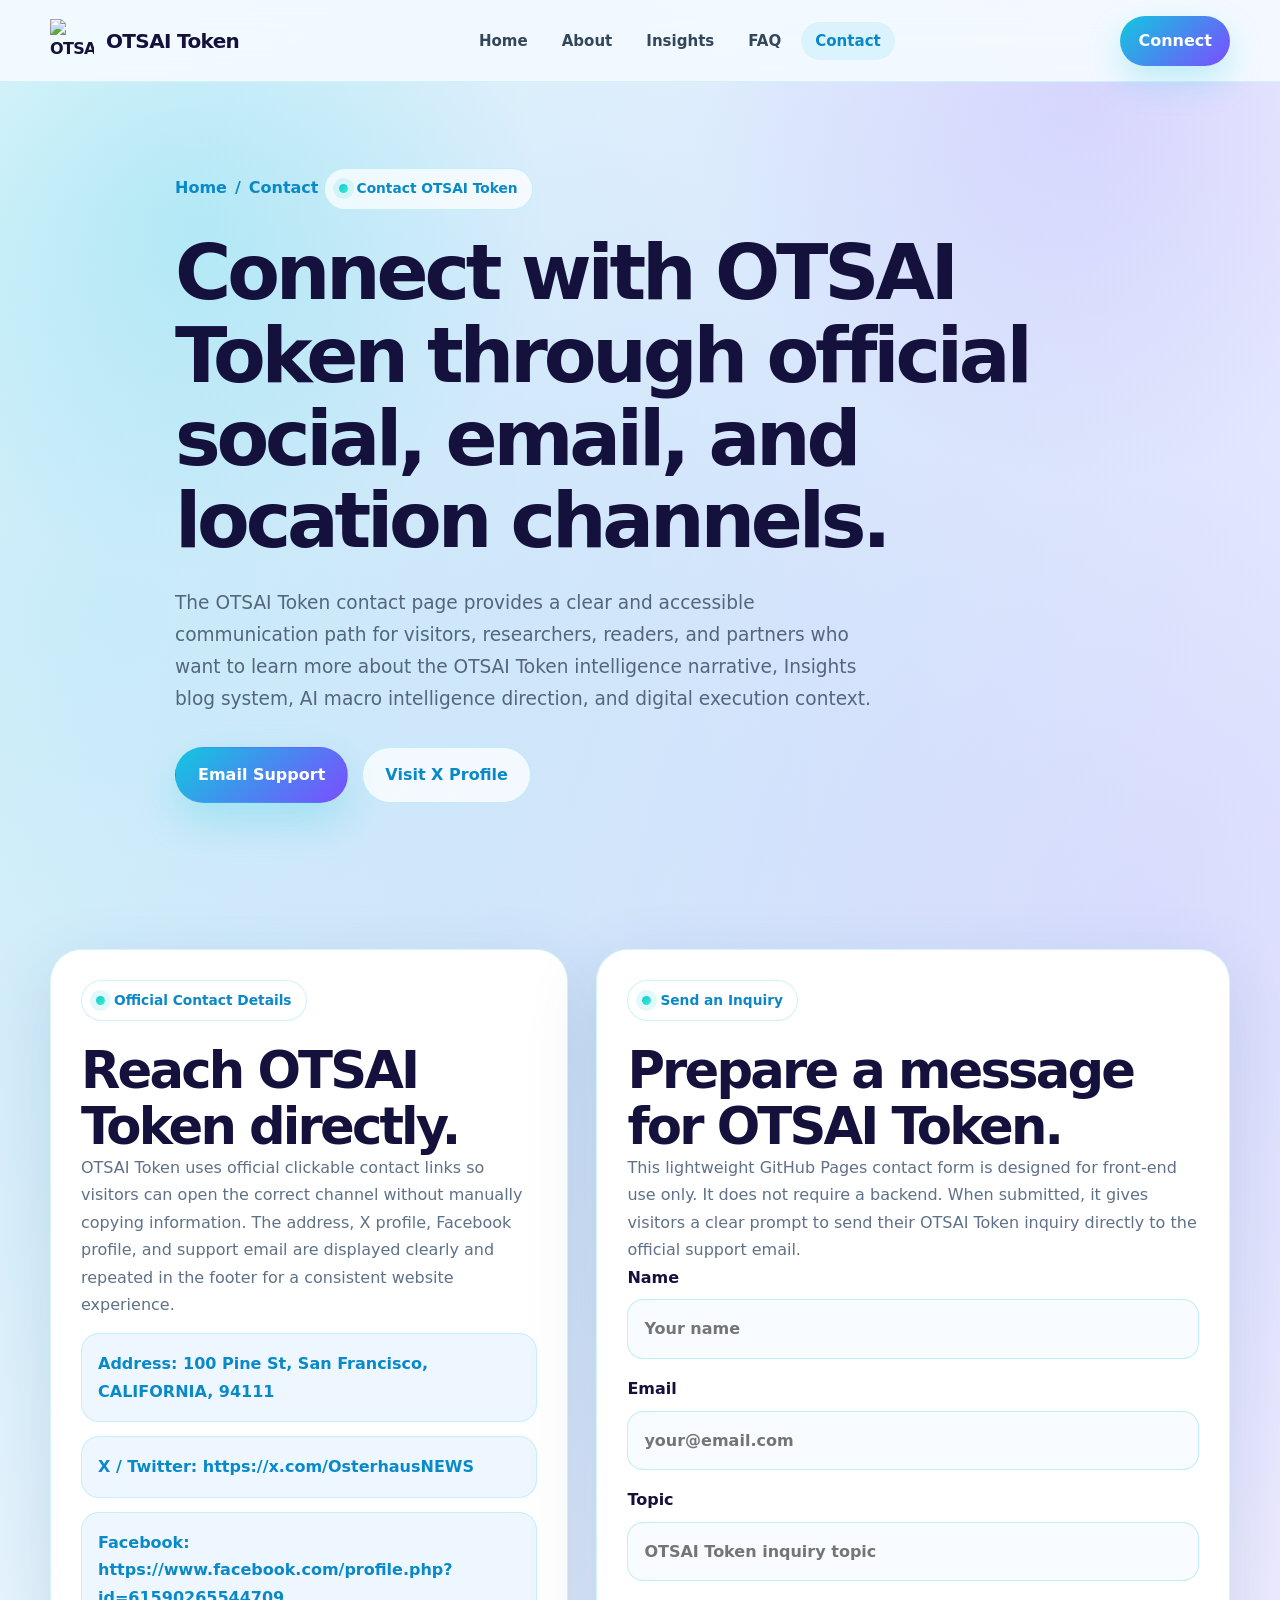
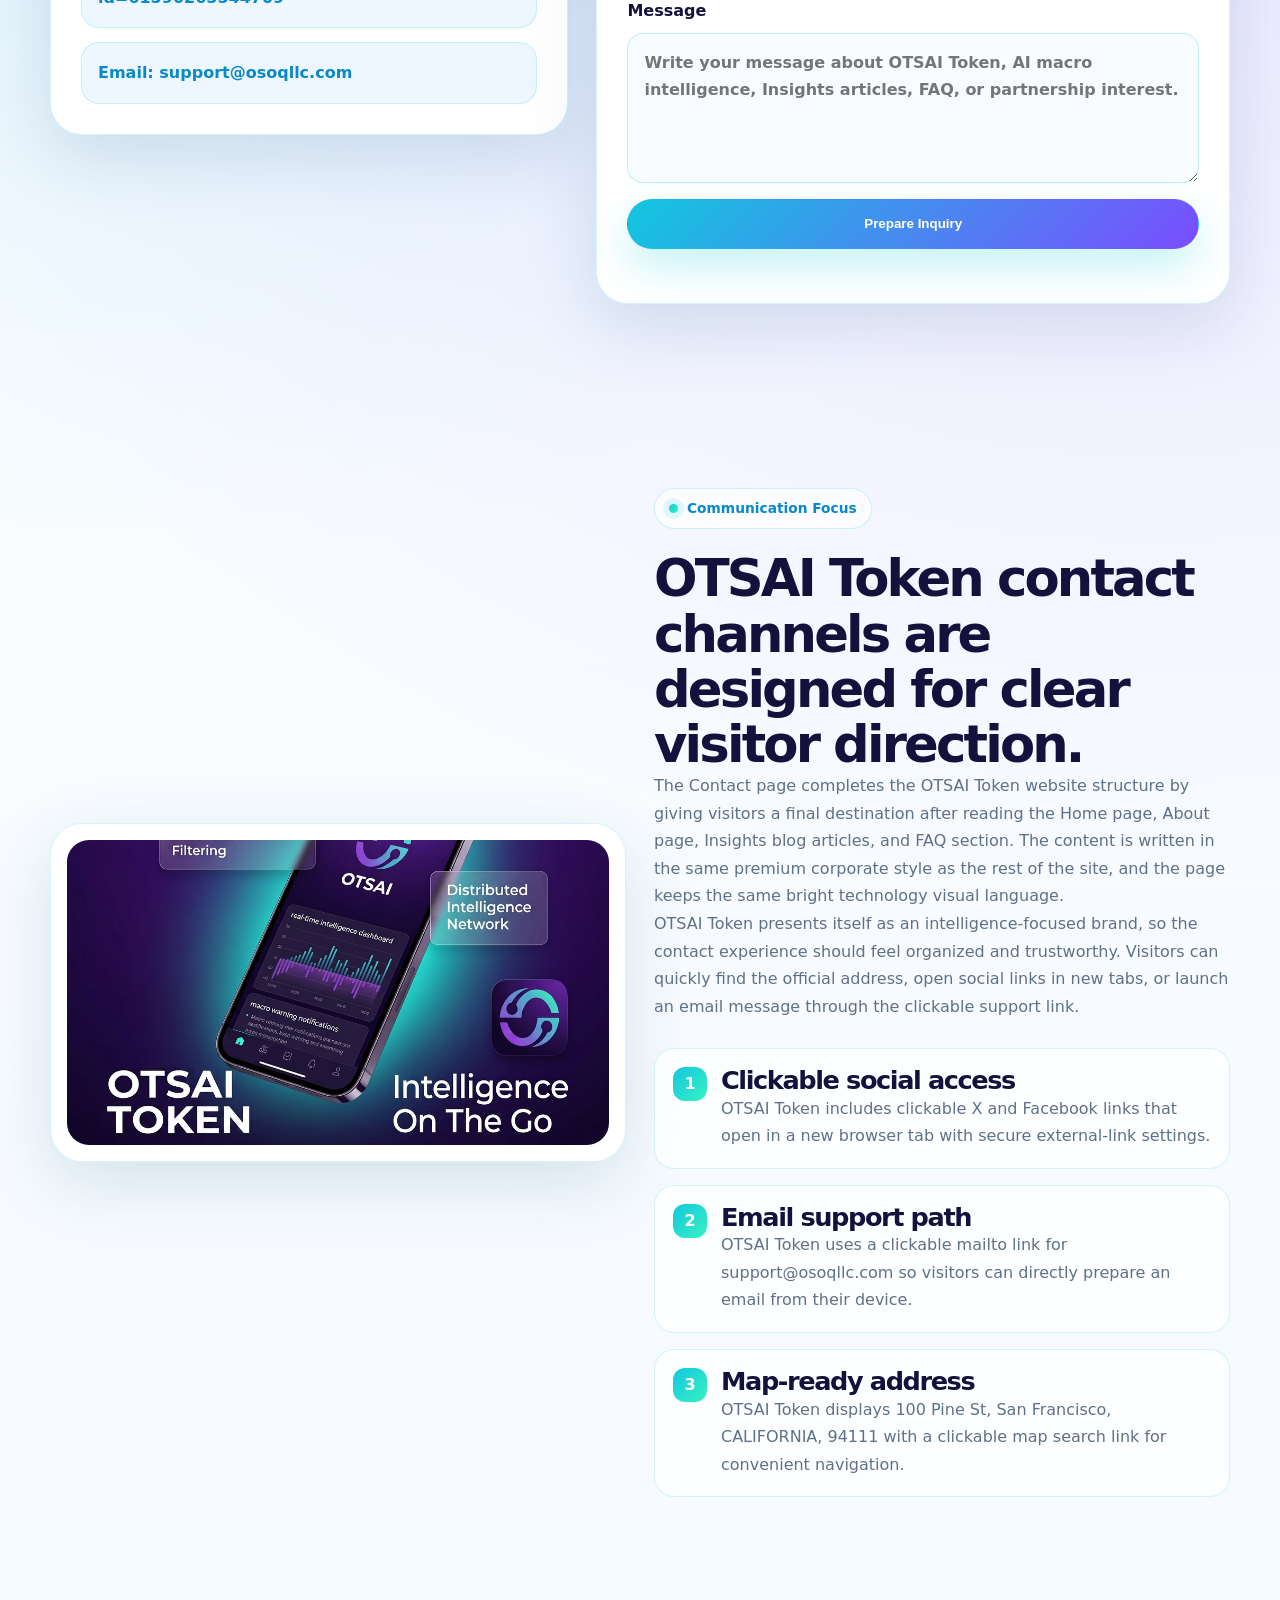
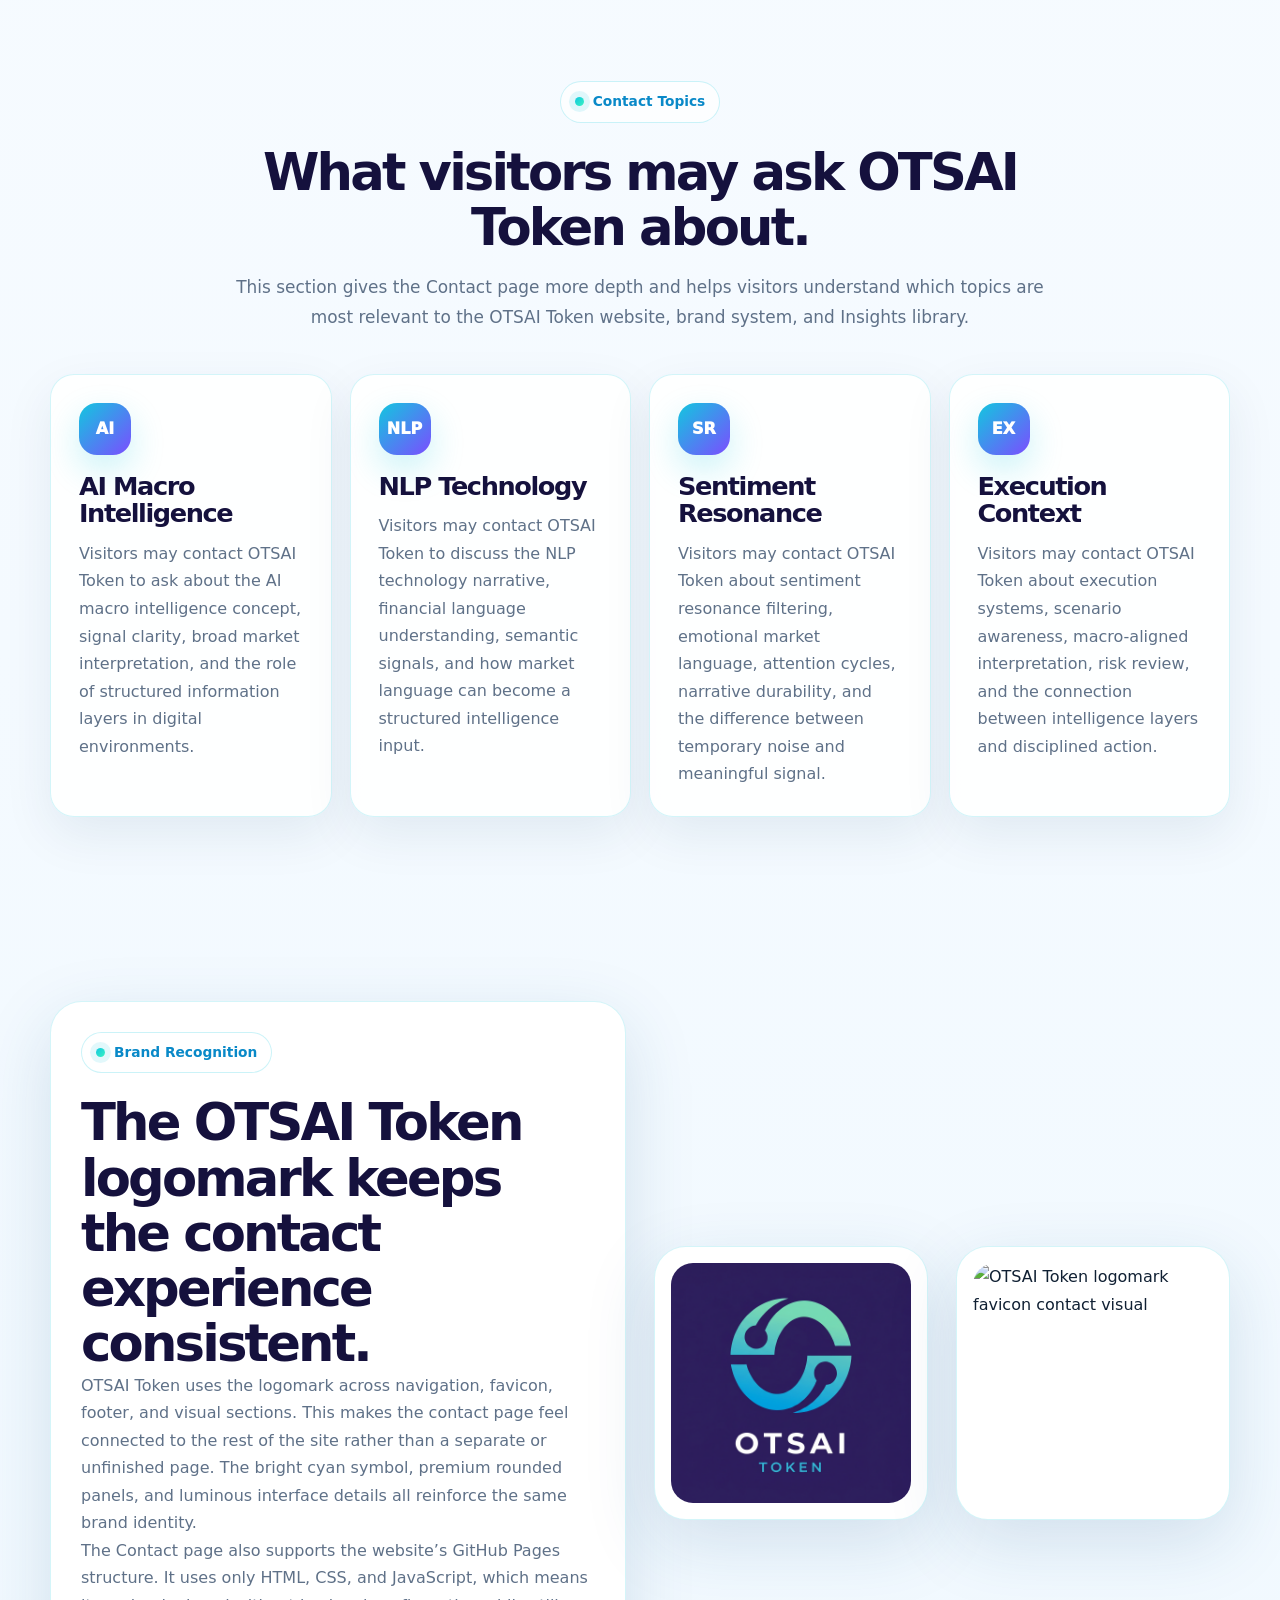
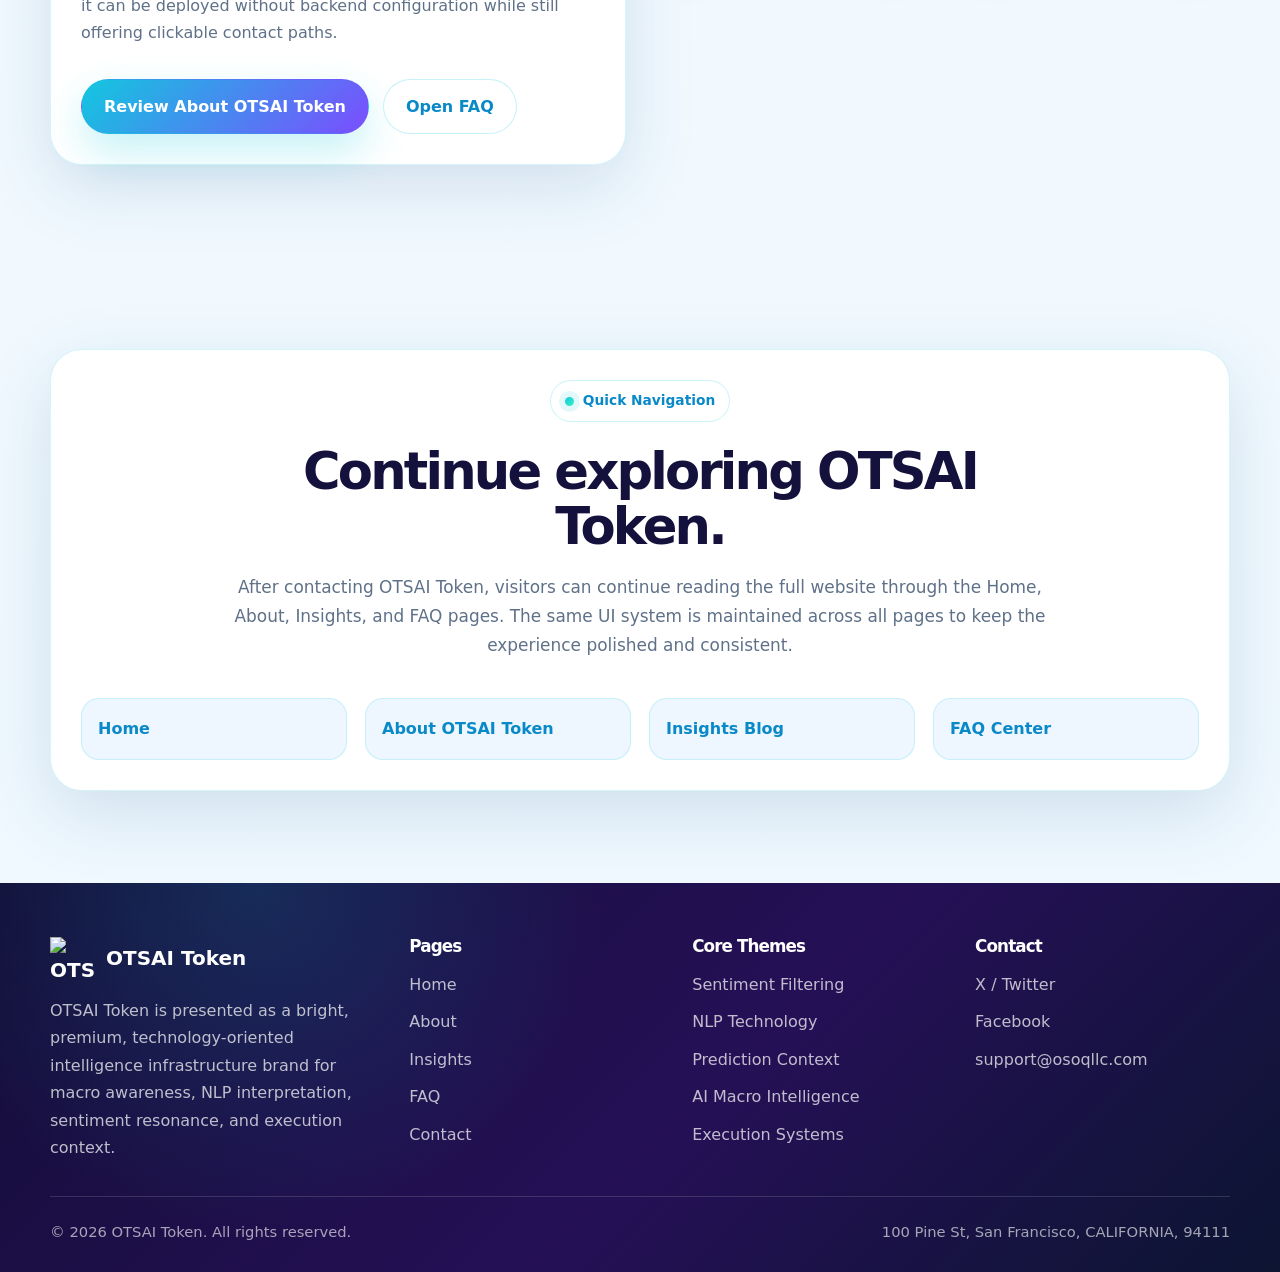
==== contact.html @ 165e56cc "Create contact.html" ====
<!DOCTYPE html>
<html lang="en">
<head>
  <meta charset="UTF-8" />
  <meta name="viewport" content="width=device-width, initial-scale=1.0" />

  <title>Contact OTSAI Token | Official Address, Social Links and Support</title>
  <meta
    name="description"
    content="Contact OTSAI Token through official clickable links, including X, Facebook, email support, and the San Francisco address at 100 Pine St, San Francisco, CALIFORNIA, 94111."
  />
  <meta
    name="keywords"
    content="OTSAI Token contact, contact OTSAI Token, OTSAI Token address, OTSAI Token email, OTSAI Token X, OTSAI Token Facebook, support@osoqllc.com"
  />
  <meta name="author" content="OTSAI Token" />

  <meta property="og:title" content="Contact OTSAI Token | Official Contact Page" />
  <meta
    property="og:description"
    content="Reach OTSAI Token through clickable X, Facebook, email, and address links. The contact page uses the same bright premium sci-tech UI as the full OTSAI Token website."
  />
  <meta property="og:type" content="website" />
  <meta property="og:image" content="images/1.png" />

  <link rel="icon" type="image/png" href="images/otsai-logo.png" />
  <link rel="stylesheet" href="css/style.css" />
</head>

<body>
  <header class="site-header">
    <div class="container navbar">
      <a href="index.html" class="brand" aria-label="OTSAI Token Home">
        <img src="images/otsai-logo.png" alt="OTSAI Token logomark" />
        <span>OTSAI Token</span>
      </a>

      <nav aria-label="Main Navigation">
        <ul class="nav-links">
          <li><a href="index.html">Home</a></li>
          <li><a href="about.html">About</a></li>
          <li><a href="insights.html">Insights</a></li>
          <li><a href="faq.html">FAQ</a></li>
          <li><a href="contact.html" class="active">Contact</a></li>
        </ul>
      </nav>

      <a class="nav-cta" href="contact.html">Connect</a>

      <button class="menu-toggle" aria-label="Open menu">
        <span></span>
        <span></span>
        <span></span>
      </button>
    </div>
  </header>

  <main>
    <section class="page-hero">
      <div class="container page-hero-inner reveal">
        <div class="breadcrumb">
          <a href="index.html">Home</a>
          <span>/</span>
          <span>Contact</span>
        </div>

        <div class="eyebrow">Contact OTSAI Token</div>
        <h1>Connect with OTSAI Token through official social, email, and location channels.</h1>
        <p class="lead">
          The OTSAI Token contact page provides a clear and accessible communication path for
          visitors, researchers, readers, and partners who want to learn more about the OTSAI Token
          intelligence narrative, Insights blog system, AI macro intelligence direction, and digital
          execution context.
        </p>

        <div class="hero-actions">
          <a href="mailto:support@osoqllc.com" class="btn btn-primary">Email Support</a>
          <a
            href="https://x.com/OsterhausNEWS"
            target="_blank"
            rel="noopener"
            class="btn btn-secondary"
          >
            Visit X Profile
          </a>
        </div>
      </div>
    </section>

    <section class="section">
      <div class="container contact-grid">
        <div class="contact-card reveal">
          <div class="eyebrow">Official Contact Details</div>
          <h2>Reach OTSAI Token directly.</h2>
          <p>
            OTSAI Token uses official clickable contact links so visitors can open the correct
            channel without manually copying information. The address, X profile, Facebook profile,
            and support email are displayed clearly and repeated in the footer for a consistent
            website experience.
          </p>

          <a
            class="contact-link"
            href="https://www.google.com/maps/search/?api=1&query=100+Pine+St%2C+San+Francisco%2C+CALIFORNIA%2C+94111"
            target="_blank"
            rel="noopener"
          >
            Address: 100 Pine St, San Francisco, CALIFORNIA, 94111
          </a>

          <a
            class="contact-link"
            href="https://x.com/OsterhausNEWS"
            target="_blank"
            rel="noopener"
          >
            X / Twitter: https://x.com/OsterhausNEWS
          </a>

          <a
            class="contact-link"
            href="https://www.facebook.com/profile.php?id=61590265544709"
            target="_blank"
            rel="noopener"
          >
            Facebook: https://www.facebook.com/profile.php?id=61590265544709
          </a>

          <a class="contact-link" href="mailto:support@osoqllc.com">
            Email: support@osoqllc.com
          </a>
        </div>

        <div class="contact-card reveal">
          <div class="eyebrow">Send an Inquiry</div>
          <h2>Prepare a message for OTSAI Token.</h2>
          <p>
            This lightweight GitHub Pages contact form is designed for front-end use only. It does
            not require a backend. When submitted, it gives visitors a clear prompt to send their
            OTSAI Token inquiry directly to the official support email.
          </p>

          <form class="form">
            <label>
              Name
              <input type="text" name="name" placeholder="Your name" required />
            </label>

            <label>
              Email
              <input type="email" name="email" placeholder="your@email.com" required />
            </label>

            <label>
              Topic
              <input
                type="text"
                name="topic"
                placeholder="OTSAI Token inquiry topic"
                required
              />
            </label>

            <label>
              Message
              <textarea
                name="message"
                placeholder="Write your message about OTSAI Token, AI macro intelligence, Insights articles, FAQ, or partnership interest."
                required
              ></textarea>
            </label>

            <button class="btn btn-primary" type="submit">Prepare Inquiry</button>
            <p class="form-status" style="margin-top: 8px;"></p>
          </form>
        </div>
      </div>
    </section>

    <section class="section">
      <div class="container grid-2">
        <div class="image-panel wide reveal">
          <img
            src="images/1.png"
            alt="OTSAI Token contact mobile intelligence interface"
          />
        </div>

        <div class="reveal">
          <div class="eyebrow">Communication Focus</div>
          <h2>OTSAI Token contact channels are designed for clear visitor direction.</h2>
          <p>
            The Contact page completes the OTSAI Token website structure by giving visitors a final
            destination after reading the Home page, About page, Insights blog articles, and FAQ
            section. The content is written in the same premium corporate style as the rest of the
            site, and the page keeps the same bright technology visual language.
          </p>
          <p>
            OTSAI Token presents itself as an intelligence-focused brand, so the contact experience
            should feel organized and trustworthy. Visitors can quickly find the official address,
            open social links in new tabs, or launch an email message through the clickable support
            link.
          </p>

          <div class="feature-list">
            <div class="feature-item">
              <span>1</span>
              <div>
                <h3>Clickable social access</h3>
                <p>
                  OTSAI Token includes clickable X and Facebook links that open in a new browser
                  tab with secure external-link settings.
                </p>
              </div>
            </div>

            <div class="feature-item">
              <span>2</span>
              <div>
                <h3>Email support path</h3>
                <p>
                  OTSAI Token uses a clickable mailto link for support@osoqllc.com so visitors can
                  directly prepare an email from their device.
                </p>
              </div>
            </div>

            <div class="feature-item">
              <span>3</span>
              <div>
                <h3>Map-ready address</h3>
                <p>
                  OTSAI Token displays 100 Pine St, San Francisco, CALIFORNIA, 94111 with a
                  clickable map search link for convenient navigation.
                </p>
              </div>
            </div>
          </div>
        </div>
      </div>
    </section>

    <section class="section">
      <div class="container">
        <div class="section-header center reveal">
          <div class="eyebrow">Contact Topics</div>
          <h2>What visitors may ask OTSAI Token about.</h2>
          <p>
            This section gives the Contact page more depth and helps visitors understand which
            topics are most relevant to the OTSAI Token website, brand system, and Insights library.
          </p>
        </div>

        <div class="grid-4">
          <article class="card reveal">
            <div class="icon-badge">AI</div>
            <h3>AI Macro Intelligence</h3>
            <p>
              Visitors may contact OTSAI Token to ask about the AI macro intelligence concept,
              signal clarity, broad market interpretation, and the role of structured information
              layers in digital environments.
            </p>
          </article>

          <article class="card reveal">
            <div class="icon-badge">NLP</div>
            <h3>NLP Technology</h3>
            <p>
              Visitors may contact OTSAI Token to discuss the NLP technology narrative, financial
              language understanding, semantic signals, and how market language can become a
              structured intelligence input.
            </p>
          </article>

          <article class="card reveal">
            <div class="icon-badge">SR</div>
            <h3>Sentiment Resonance</h3>
            <p>
              Visitors may contact OTSAI Token about sentiment resonance filtering, emotional
              market language, attention cycles, narrative durability, and the difference between
              temporary noise and meaningful signal.
            </p>
          </article>

          <article class="card reveal">
            <div class="icon-badge">EX</div>
            <h3>Execution Context</h3>
            <p>
              Visitors may contact OTSAI Token about execution systems, scenario awareness,
              macro-aligned interpretation, risk review, and the connection between intelligence
              layers and disciplined action.
            </p>
          </article>
        </div>
      </div>
    </section>

    <section class="section">
      <div class="container grid-2">
        <div class="contact-card reveal">
          <div class="eyebrow">Brand Recognition</div>
          <h2>The OTSAI Token logomark keeps the contact experience consistent.</h2>
          <p>
            OTSAI Token uses the logomark across navigation, favicon, footer, and visual sections.
            This makes the contact page feel connected to the rest of the site rather than a
            separate or unfinished page. The bright cyan symbol, premium rounded panels, and
            luminous interface details all reinforce the same brand identity.
          </p>
          <p>
            The Contact page also supports the website’s GitHub Pages structure. It uses only HTML,
            CSS, and JavaScript, which means it can be deployed without backend configuration while
            still offering clickable contact paths.
          </p>

          <div class="section-actions">
            <a href="about.html" class="btn btn-primary">Review About OTSAI Token</a>
            <a href="faq.html" class="btn btn-secondary">Open FAQ</a>
          </div>
        </div>

        <div class="grid-2">
          <div class="image-panel square reveal">
            <img
              src="images/logo.png"
              alt="OTSAI Token full brand logo contact visual"
            />
          </div>

          <div class="image-panel square reveal">
            <img
              src="images/otsai-logo.png"
              alt="OTSAI Token logomark favicon contact visual"
            />
          </div>
        </div>
      </div>
    </section>

    <section class="section">
      <div class="container">
        <div class="contact-card reveal">
          <div class="section-header center" style="margin-bottom: 24px;">
            <div class="eyebrow">Quick Navigation</div>
            <h2>Continue exploring OTSAI Token.</h2>
            <p>
              After contacting OTSAI Token, visitors can continue reading the full website through
              the Home, About, Insights, and FAQ pages. The same UI system is maintained across all
              pages to keep the experience polished and consistent.
            </p>
          </div>

          <div class="grid-4">
            <a class="contact-link" href="index.html">Home</a>
            <a class="contact-link" href="about.html">About OTSAI Token</a>
            <a class="contact-link" href="insights.html">Insights Blog</a>
            <a class="contact-link" href="faq.html">FAQ Center</a>
          </div>
        </div>
      </div>
    </section>
  </main>

  <footer class="site-footer">
    <div class="container">
      <div class="footer-grid">
        <div>
          <a href="index.html" class="footer-brand">
            <img src="images/otsai-logo.png" alt="OTSAI Token footer logomark" />
            <span>OTSAI Token</span>
          </a>
          <p>
            OTSAI Token is presented as a bright, premium, technology-oriented intelligence
            infrastructure brand for macro awareness, NLP interpretation, sentiment resonance,
            and execution context.
          </p>
        </div>

        <div class="footer-col">
          <h4>Pages</h4>
          <a href="index.html">Home</a>
          <a href="about.html">About</a>
          <a href="insights.html">Insights</a>
          <a href="faq.html">FAQ</a>
          <a href="contact.html">Contact</a>
        </div>

        <div class="footer-col">
          <h4>Core Themes</h4>
          <a href="article-1.html">Sentiment Filtering</a>
          <a href="article-2.html">NLP Technology</a>
          <a href="article-3.html">Prediction Context</a>
          <a href="article-4.html">AI Macro Intelligence</a>
          <a href="article-5.html">Execution Systems</a>
        </div>

        <div class="footer-col">
          <h4>Contact</h4>
          <a href="https://x.com/OsterhausNEWS" target="_blank" rel="noopener">X / Twitter</a>
          <a
            href="https://www.facebook.com/profile.php?id=61590265544709"
            target="_blank"
            rel="noopener"
          >
            Facebook
          </a>
          <a href="mailto:support@osoqllc.com">support@osoqllc.com</a>
        </div>
      </div>

      <div class="footer-bottom">
        <span>© 2026 OTSAI Token. All rights reserved.</span>
        <span>100 Pine St, San Francisco, CALIFORNIA, 94111</span>
      </div>
    </div>
  </footer>

  <script src="js/main.js"></script>
</body>
</html>
---- css/style.css ----
:root {
  --bg: #f7fbff;
  --bg-soft: #eef7ff;
  --bg-card: rgba(255, 255, 255, 0.88);
  --text: #102033;
  --muted: #5f7188;
  --primary: #12c7df;
  --primary-dark: #0989c8;
  --secondary: #7b4dff;
  --accent: #38f2c2;
  --navy: #15113d;
  --purple: #31145f;
  --border: rgba(18, 199, 223, 0.18);
  --shadow: 0 22px 70px rgba(24, 78, 128, 0.15);
  --shadow-hover: 0 30px 90px rgba(18, 199, 223, 0.25);
  --radius-xl: 32px;
  --radius-lg: 24px;
  --radius-md: 16px;
  --max: 1180px;
  --header: 82px;
}

* {
  box-sizing: border-box;
  margin: 0;
  padding: 0;
}

html {
  scroll-behavior: smooth;
  font-size: 16px;
}

body {
  font-family: Inter, ui-sans-serif, system-ui, -apple-system, BlinkMacSystemFont, "Segoe UI",
    Arial, "Helvetica Neue", sans-serif;
  background:
    radial-gradient(circle at 8% 10%, rgba(18, 199, 223, 0.2), transparent 28%),
    radial-gradient(circle at 90% 15%, rgba(123, 77, 255, 0.18), transparent 30%),
    linear-gradient(180deg, #ffffff 0%, var(--bg) 45%, #eef8ff 100%);
  color: var(--text);
  line-height: 1.72;
  overflow-x: hidden;
}

img {
  max-width: 100%;
  display: block;
}

a {
  color: inherit;
  text-decoration: none;
}

p {
  color: var(--muted);
}

.container {
  width: min(var(--max), calc(100% - 40px));
  margin: 0 auto;
}

.site-header {
  position: sticky;
  top: 0;
  z-index: 1000;
  height: var(--header);
  backdrop-filter: blur(22px);
  background: rgba(247, 251, 255, 0.78);
  border-bottom: 1px solid rgba(18, 199, 223, 0.14);
}

.navbar {
  height: var(--header);
  display: flex;
  align-items: center;
  justify-content: space-between;
  gap: 28px;
}

.brand {
  display: inline-flex;
  align-items: center;
  gap: 12px;
  font-weight: 900;
  letter-spacing: -0.04em;
  color: var(--navy);
}

.brand img {
  width: 44px;
  height: 44px;
  object-fit: contain;
}

.brand span {
  font-size: 1.25rem;
}

.nav-links {
  display: flex;
  align-items: center;
  gap: 6px;
  list-style: none;
}

.nav-links a {
  padding: 10px 14px;
  border-radius: 999px;
  color: #33465c;
  font-weight: 700;
  font-size: 0.94rem;
  transition: 0.25s ease;
}

.nav-links a:hover,
.nav-links a.active {
  color: var(--primary-dark);
  background: rgba(18, 199, 223, 0.1);
}

.nav-cta {
  display: inline-flex;
  align-items: center;
  justify-content: center;
  padding: 11px 18px;
  border-radius: 999px;
  font-weight: 800;
  color: #fff;
  background: linear-gradient(135deg, var(--primary), var(--secondary));
  box-shadow: 0 14px 34px rgba(18, 199, 223, 0.25);
  transition: 0.25s ease;
}

.nav-cta:hover {
  transform: translateY(-2px);
  box-shadow: 0 20px 42px rgba(123, 77, 255, 0.26);
}

.menu-toggle {
  display: none;
  width: 44px;
  height: 44px;
  border: 1px solid var(--border);
  background: #fff;
  border-radius: 14px;
  cursor: pointer;
}

.menu-toggle span {
  display: block;
  width: 20px;
  height: 2px;
  margin: 5px auto;
  background: var(--navy);
  transition: 0.25s ease;
}

.hero {
  position: relative;
  padding: 92px 0 72px;
}

.hero-grid {
  display: grid;
  grid-template-columns: 1.05fr 0.95fr;
  gap: 56px;
  align-items: center;
}

.eyebrow {
  display: inline-flex;
  align-items: center;
  gap: 9px;
  padding: 8px 14px;
  border: 1px solid rgba(18, 199, 223, 0.22);
  border-radius: 999px;
  background: rgba(255, 255, 255, 0.72);
  color: var(--primary-dark);
  font-size: 0.86rem;
  font-weight: 850;
  margin-bottom: 22px;
}

.eyebrow::before {
  content: "";
  width: 9px;
  height: 9px;
  border-radius: 50%;
  background: linear-gradient(135deg, var(--primary), var(--accent));
  box-shadow: 0 0 0 6px rgba(18, 199, 223, 0.12);
}

h1,
h2,
h3,
h4 {
  color: var(--navy);
  line-height: 1.08;
  letter-spacing: -0.055em;
}

h1 {
  font-size: clamp(3rem, 7vw, 6.4rem);
  max-width: 860px;
}

h2 {
  font-size: clamp(2.25rem, 4vw, 4.1rem);
}

h3 {
  font-size: clamp(1.35rem, 2vw, 1.85rem);
}

.lead {
  margin-top: 24px;
  font-size: 1.16rem;
  max-width: 700px;
  color: #53667c;
}

.hero-actions,
.section-actions {
  display: flex;
  flex-wrap: wrap;
  gap: 14px;
  margin-top: 32px;
}

.btn {
  display: inline-flex;
  align-items: center;
  justify-content: center;
  min-height: 50px;
  padding: 13px 22px;
  border-radius: 999px;
  border: 1px solid transparent;
  font-weight: 850;
  cursor: pointer;
  transition: 0.25s ease;
}

.btn-primary {
  color: #fff;
  background: linear-gradient(135deg, var(--primary), var(--secondary));
  box-shadow: 0 18px 40px rgba(18, 199, 223, 0.24);
}

.btn-primary:hover {
  transform: translateY(-3px);
  box-shadow: 0 24px 54px rgba(123, 77, 255, 0.3);
}

.btn-secondary {
  background: rgba(255, 255, 255, 0.76);
  border-color: rgba(18, 199, 223, 0.24);
  color: var(--primary-dark);
}

.btn-secondary:hover {
  transform: translateY(-3px);
  background: #fff;
  box-shadow: var(--shadow);
}

.hero-card {
  position: relative;
  padding: 18px;
  border-radius: var(--radius-xl);
  background:
    linear-gradient(#fff, #fff) padding-box,
    linear-gradient(135deg, rgba(18, 199, 223, 0.5), rgba(123, 77, 255, 0.45)) border-box;
  border: 1px solid transparent;
  box-shadow: var(--shadow);
}

.hero-card::before {
  content: "";
  position: absolute;
  inset: -28px;
  z-index: -1;
  border-radius: 46px;
  background: radial-gradient(circle, rgba(18, 199, 223, 0.28), transparent 62%);
  filter: blur(12px);
}

.hero-card img {
  width: 100%;
  border-radius: 24px;
  object-fit: cover;
}

.stats-strip {
  margin-top: 46px;
  display: grid;
  grid-template-columns: repeat(4, 1fr);
  gap: 14px;
}

.stat {
  padding: 22px;
  border-radius: var(--radius-lg);
  background: rgba(255, 255, 255, 0.72);
  border: 1px solid var(--border);
  box-shadow: 0 18px 45px rgba(15, 48, 85, 0.08);
}

.stat strong {
  display: block;
  color: var(--navy);
  font-size: 1.55rem;
  line-height: 1;
  margin-bottom: 8px;
}

.stat span {
  color: var(--muted);
  font-size: 0.92rem;
}

.section {
  padding: 92px 0;
  position: relative;
}

.section-header {
  max-width: 820px;
  margin-bottom: 42px;
}

.section-header.center {
  text-align: center;
  margin-left: auto;
  margin-right: auto;
}

.section-header p {
  margin-top: 18px;
  font-size: 1.06rem;
}

.grid-2 {
  display: grid;
  grid-template-columns: repeat(2, 1fr);
  gap: 28px;
  align-items: center;
}

.grid-3 {
  display: grid;
  grid-template-columns: repeat(3, 1fr);
  gap: 22px;
}

.grid-4 {
  display: grid;
  grid-template-columns: repeat(4, 1fr);
  gap: 18px;
}

.card {
  position: relative;
  padding: 28px;
  border-radius: var(--radius-lg);
  background: var(--bg-card);
  border: 1px solid var(--border);
  box-shadow: 0 18px 50px rgba(15, 48, 85, 0.08);
  transition: 0.28s ease;
  overflow: hidden;
}

.card::after {
  content: "";
  position: absolute;
  inset: auto -20% -55% -20%;
  height: 160px;
  background: radial-gradient(circle, rgba(18, 199, 223, 0.16), transparent 70%);
  pointer-events: none;
}

.card:hover {
  transform: translateY(-8px);
  box-shadow: var(--shadow-hover);
  border-color: rgba(18, 199, 223, 0.36);
}

.icon-badge {
  width: 52px;
  height: 52px;
  border-radius: 18px;
  display: grid;
  place-items: center;
  margin-bottom: 18px;
  color: #fff;
  font-weight: 950;
  background: linear-gradient(135deg, var(--primary), var(--secondary));
  box-shadow: 0 14px 34px rgba(18, 199, 223, 0.22);
}

.card h3 {
  margin-bottom: 12px;
}

.image-panel {
  border-radius: var(--radius-xl);
  padding: 16px;
  background: #fff;
  border: 1px solid var(--border);
  box-shadow: var(--shadow);
}

.image-panel img {
  width: 100%;
  border-radius: 22px;
  object-fit: cover;
}

.image-panel.square img {
  aspect-ratio: 1 / 1;
}

.image-panel.wide img {
  aspect-ratio: 16 / 9;
}

.image-panel.poster img {
  aspect-ratio: 4 / 5;
}

.feature-list {
  display: grid;
  gap: 16px;
  margin-top: 28px;
}

.feature-item {
  display: flex;
  gap: 14px;
  padding: 18px;
  border-radius: 20px;
  background: rgba(255, 255, 255, 0.74);
  border: 1px solid var(--border);
}

.feature-item span {
  flex: 0 0 34px;
  width: 34px;
  height: 34px;
  border-radius: 12px;
  display: grid;
  place-items: center;
  color: #fff;
  font-weight: 900;
  background: linear-gradient(135deg, var(--primary), var(--accent));
}

.blog-grid {
  display: grid;
  grid-template-columns: repeat(3, 1fr);
  gap: 22px;
}

.blog-card {
  border-radius: var(--radius-lg);
  overflow: hidden;
  background: #fff;
  border: 1px solid var(--border);
  box-shadow: 0 18px 52px rgba(15, 48, 85, 0.08);
  transition: 0.28s ease;
}

.blog-card:hover {
  transform: translateY(-8px);
  box-shadow: var(--shadow-hover);
}

.blog-card img {
  width: 100%;
  height: 210px;
  object-fit: cover;
}

.blog-body {
  padding: 24px;
}

.blog-meta {
  color: var(--primary-dark);
  font-size: 0.85rem;
  font-weight: 850;
  margin-bottom: 12px;
}

.blog-body h3 {
  margin-bottom: 12px;
}

.read-more {
  display: inline-flex;
  margin-top: 18px;
  color: var(--primary-dark);
  font-weight: 900;
}

.page-hero {
  padding: 86px 0 54px;
  background:
    radial-gradient(circle at 15% 18%, rgba(18, 199, 223, 0.18), transparent 28%),
    radial-gradient(circle at 85% 0%, rgba(123, 77, 255, 0.15), transparent 30%);
}

.page-hero-inner {
  max-width: 930px;
}

.page-hero h1 {
  font-size: clamp(2.8rem, 6vw, 5.5rem);
}

.breadcrumb {
  display: inline-flex;
  gap: 8px;
  color: var(--primary-dark);
  font-weight: 850;
  margin-bottom: 18px;
}

.article-layout {
  display: grid;
  grid-template-columns: minmax(0, 1fr) 320px;
  gap: 36px;
  align-items: start;
}

.article-content {
  padding: 42px;
  border-radius: var(--radius-xl);
  background: rgba(255, 255, 255, 0.86);
  border: 1px solid var(--border);
  box-shadow: var(--shadow);
}

.article-content img {
  border-radius: 24px;
  margin: 28px 0;
}

.article-content h2 {
  font-size: clamp(1.9rem, 3vw, 3rem);
  margin: 38px 0 18px;
}

.article-content h3 {
  margin: 32px 0 12px;
}

.article-content p {
  margin-bottom: 18px;
}

.article-content ul,
.article-content ol {
  padding-left: 24px;
  color: var(--muted);
  margin: 0 0 22px;
}

.sidebar {
  position: sticky;
  top: calc(var(--header) + 24px);
  display: grid;
  gap: 18px;
}

.sidebar-card {
  padding: 24px;
  border-radius: var(--radius-lg);
  background: #fff;
  border: 1px solid var(--border);
  box-shadow: 0 16px 44px rgba(15, 48, 85, 0.08);
}

.sidebar-card h3 {
  margin-bottom: 14px;
}

.sidebar-card a {
  display: block;
  padding: 12px 0;
  color: var(--muted);
  font-weight: 700;
  border-bottom: 1px solid rgba(18, 199, 223, 0.12);
}

.sidebar-card a:hover {
  color: var(--primary-dark);
}

.faq-list {
  display: grid;
  gap: 16px;
}

.faq-item {
  border-radius: 22px;
  background: #fff;
  border: 1px solid var(--border);
  box-shadow: 0 14px 38px rgba(15, 48, 85, 0.06);
  overflow: hidden;
}

.faq-question {
  width: 100%;
  border: 0;
  background: transparent;
  padding: 22px 24px;
  display: flex;
  justify-content: space-between;
  gap: 20px;
  text-align: left;
  color: var(--navy);
  font-size: 1.02rem;
  font-weight: 900;
  cursor: pointer;
}

.faq-question span:last-child {
  color: var(--primary-dark);
  font-size: 1.4rem;
  line-height: 1;
}

.faq-answer {
  max-height: 0;
  overflow: hidden;
  transition: max-height 0.28s ease;
}

.faq-answer p {
  padding: 0 24px 24px;
}

.faq-item.active .faq-answer {
  max-height: 260px;
}

.contact-grid {
  display: grid;
  grid-template-columns: 0.9fr 1.1fr;
  gap: 28px;
  align-items: start;
}

.contact-card {
  padding: 30px;
  border-radius: var(--radius-xl);
  background: #fff;
  border: 1px solid var(--border);
  box-shadow: var(--shadow);
}

.contact-link {
  display: flex;
  align-items: center;
  gap: 14px;
  padding: 16px;
  margin-top: 14px;
  border-radius: 18px;
  background: var(--bg-soft);
  border: 1px solid rgba(18, 199, 223, 0.18);
  font-weight: 800;
  color: var(--primary-dark);
  transition: 0.25s ease;
  word-break: break-word;
}

.contact-link:hover {
  transform: translateY(-3px);
  background: #fff;
  box-shadow: 0 18px 40px rgba(18, 199, 223, 0.16);
}

.form {
  display: grid;
  gap: 16px;
}

.form label {
  display: grid;
  gap: 8px;
  color: var(--navy);
  font-weight: 850;
}

.form input,
.form textarea {
  width: 100%;
  padding: 15px 16px;
  border-radius: 16px;
  border: 1px solid rgba(18, 199, 223, 0.25);
  background: rgba(247, 251, 255, 0.8);
  color: var(--text);
  font: inherit;
  outline: none;
  transition: 0.25s ease;
}

.form textarea {
  min-height: 150px;
  resize: vertical;
}

.form input:focus,
.form textarea:focus {
  border-color: var(--primary);
  box-shadow: 0 0 0 4px rgba(18, 199, 223, 0.12);
  background: #fff;
}

.site-footer {
  padding: 54px 0 28px;
  background:
    radial-gradient(circle at 20% 0%, rgba(18, 199, 223, 0.16), transparent 32%),
    linear-gradient(135deg, #130d37, #251056 55%, #0c1532);
  color: #fff;
}

.footer-grid {
  display: grid;
  grid-template-columns: 1.3fr repeat(3, 1fr);
  gap: 28px;
  padding-bottom: 34px;
}

.footer-brand {
  display: inline-flex;
  align-items: center;
  gap: 12px;
  font-weight: 900;
  font-size: 1.25rem;
  margin-bottom: 16px;
}

.footer-brand img {
  width: 44px;
  height: 44px;
  object-fit: contain;
}

.site-footer p {
  color: rgba(255, 255, 255, 0.72);
}

.footer-col h4 {
  color: #fff;
  margin-bottom: 16px;
  font-size: 1.05rem;
}

.footer-col a {
  display: block;
  color: rgba(255, 255, 255, 0.72);
  margin: 10px 0;
  transition: 0.25s ease;
}

.footer-col a:hover {
  color: var(--accent);
  transform: translateX(4px);
}

.footer-bottom {
  border-top: 1px solid rgba(255, 255, 255, 0.14);
  padding-top: 22px;
  display: flex;
  justify-content: space-between;
  gap: 20px;
  color: rgba(255, 255, 255, 0.62);
  font-size: 0.92rem;
}

.reveal {
  opacity: 0;
  transform: translateY(28px);
  transition: opacity 0.7s ease, transform 0.7s ease;
}

.reveal.visible {
  opacity: 1;
  transform: translateY(0);
}

.glow-bg {
  position: absolute;
  pointer-events: none;
  width: 360px;
  height: 360px;
  border-radius: 50%;
  filter: blur(60px);
  opacity: 0.22;
  background: var(--primary);
}

.glow-bg.one {
  top: 18%;
  left: -120px;
}

.glow-bg.two {
  right: -130px;
  bottom: 10%;
  background: var(--secondary);
}

@media (max-width: 980px) {
  .menu-toggle {
    display: block;
  }

  .nav-links,
  .nav-cta {
    display: none;
  }

  .site-header.menu-open .nav-links {
    position: absolute;
    left: 20px;
    right: 20px;
    top: calc(var(--header) + 10px);
    display: grid;
    padding: 18px;
    border-radius: 24px;
    background: #fff;
    border: 1px solid var(--border);
    box-shadow: var(--shadow);
  }

  .site-header.menu-open .nav-links a {
    display: block;
  }

  .hero-grid,
  .grid-2,
  .contact-grid,
  .article-layout {
    grid-template-columns: 1fr;
  }

  .stats-strip,
  .grid-4 {
    grid-template-columns: repeat(2, 1fr);
  }

  .grid-3,
  .blog-grid,
  .footer-grid {
    grid-template-columns: 1fr 1fr;
  }

  .sidebar {
    position: static;
  }
}

@media (max-width: 640px) {
  .container {
    width: min(100% - 28px, var(--max));
  }

  .hero,
  .section,
  .page-hero {
    padding: 58px 0;
  }

  .stats-strip,
  .grid-3,
  .grid-4,
  .blog-grid,
  .footer-grid {
    grid-template-columns: 1fr;
  }

  .article-content,
  .contact-card,
  .card {
    padding: 22px;
  }

  .footer-bottom {
    flex-direction: column;
  }
}
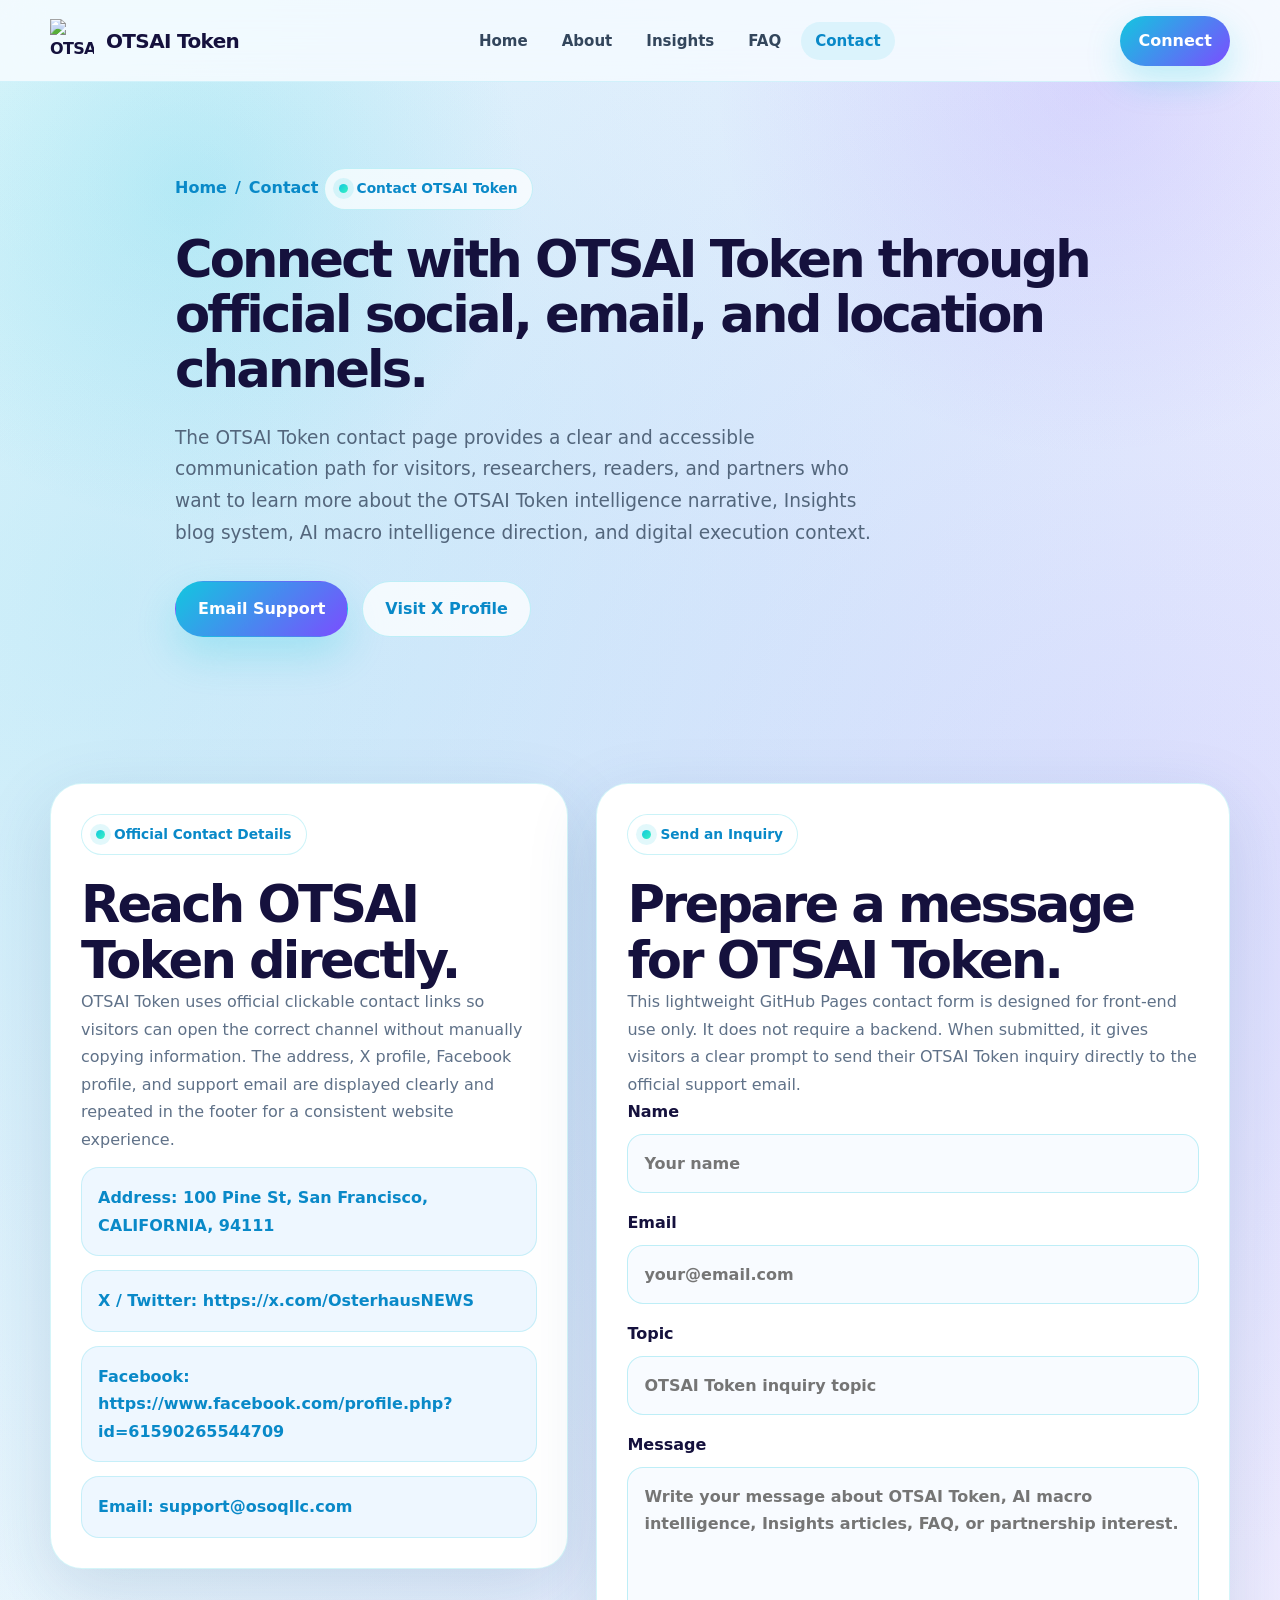
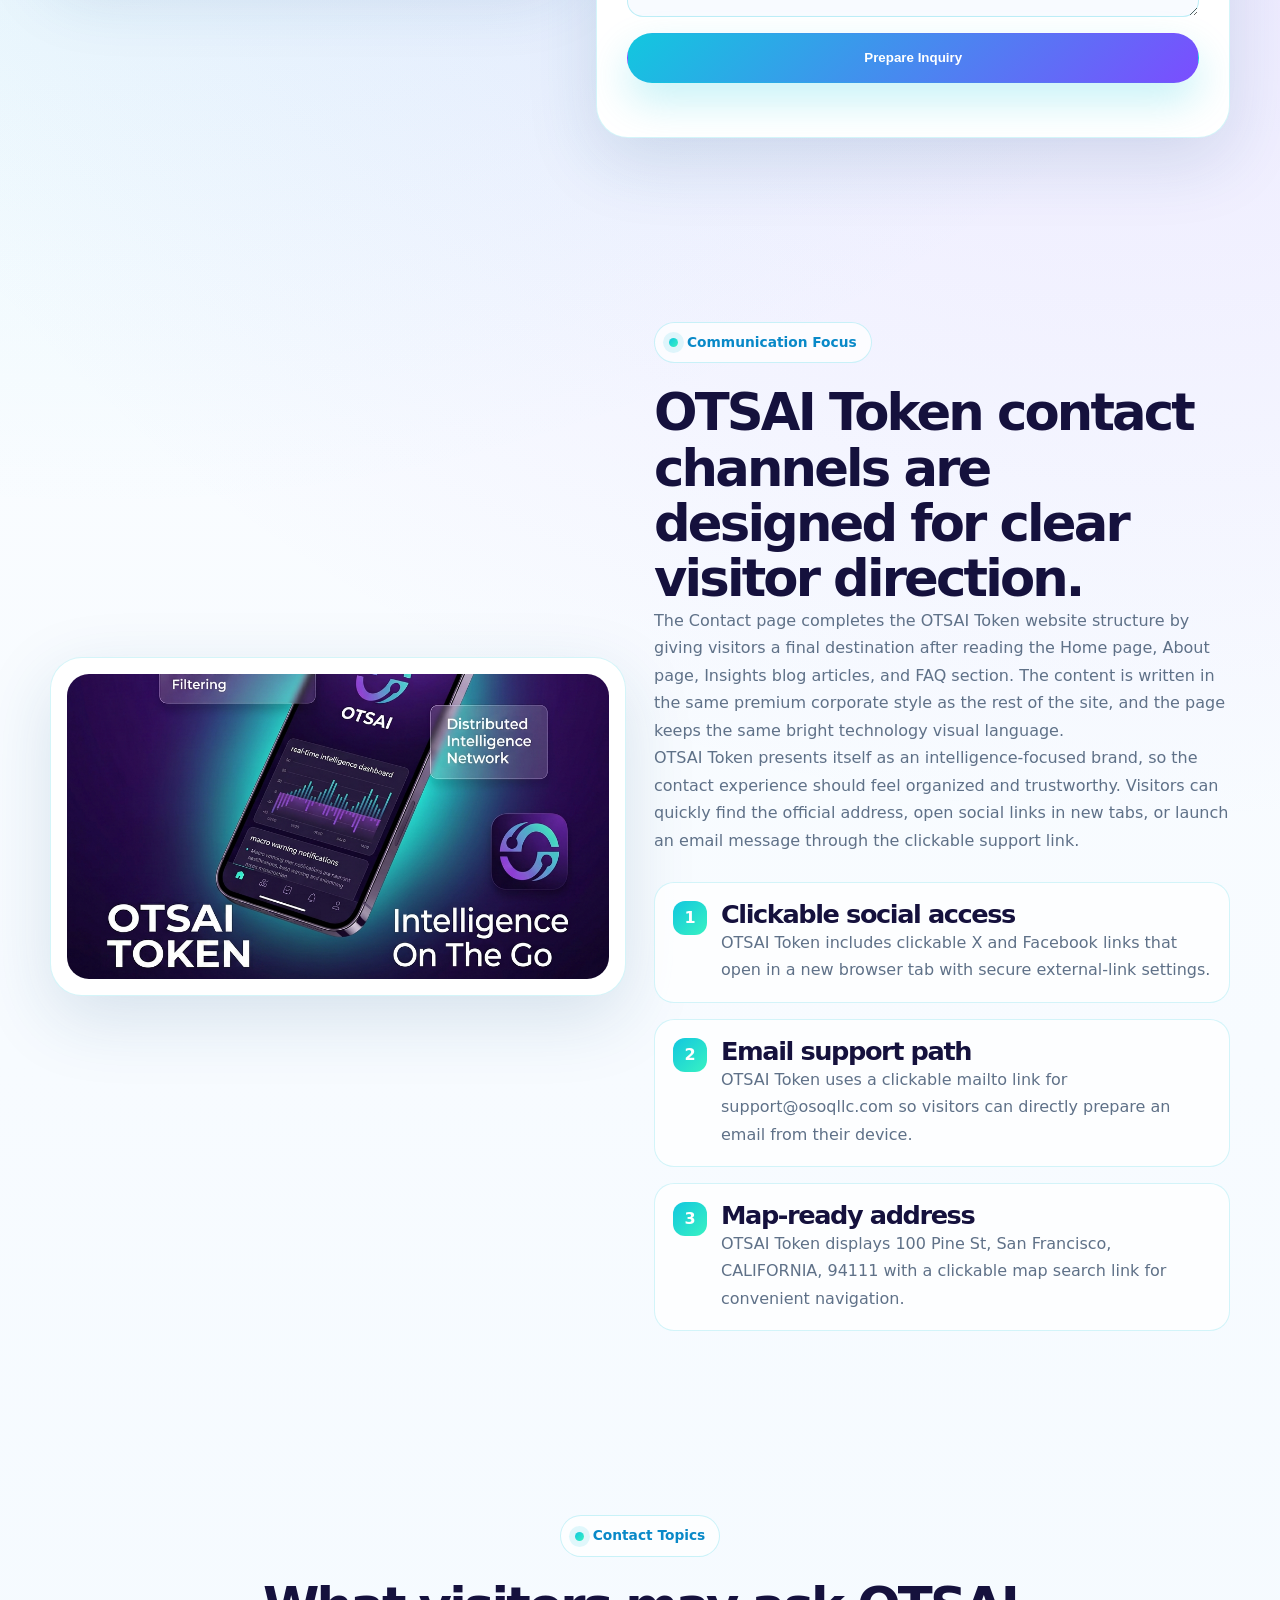
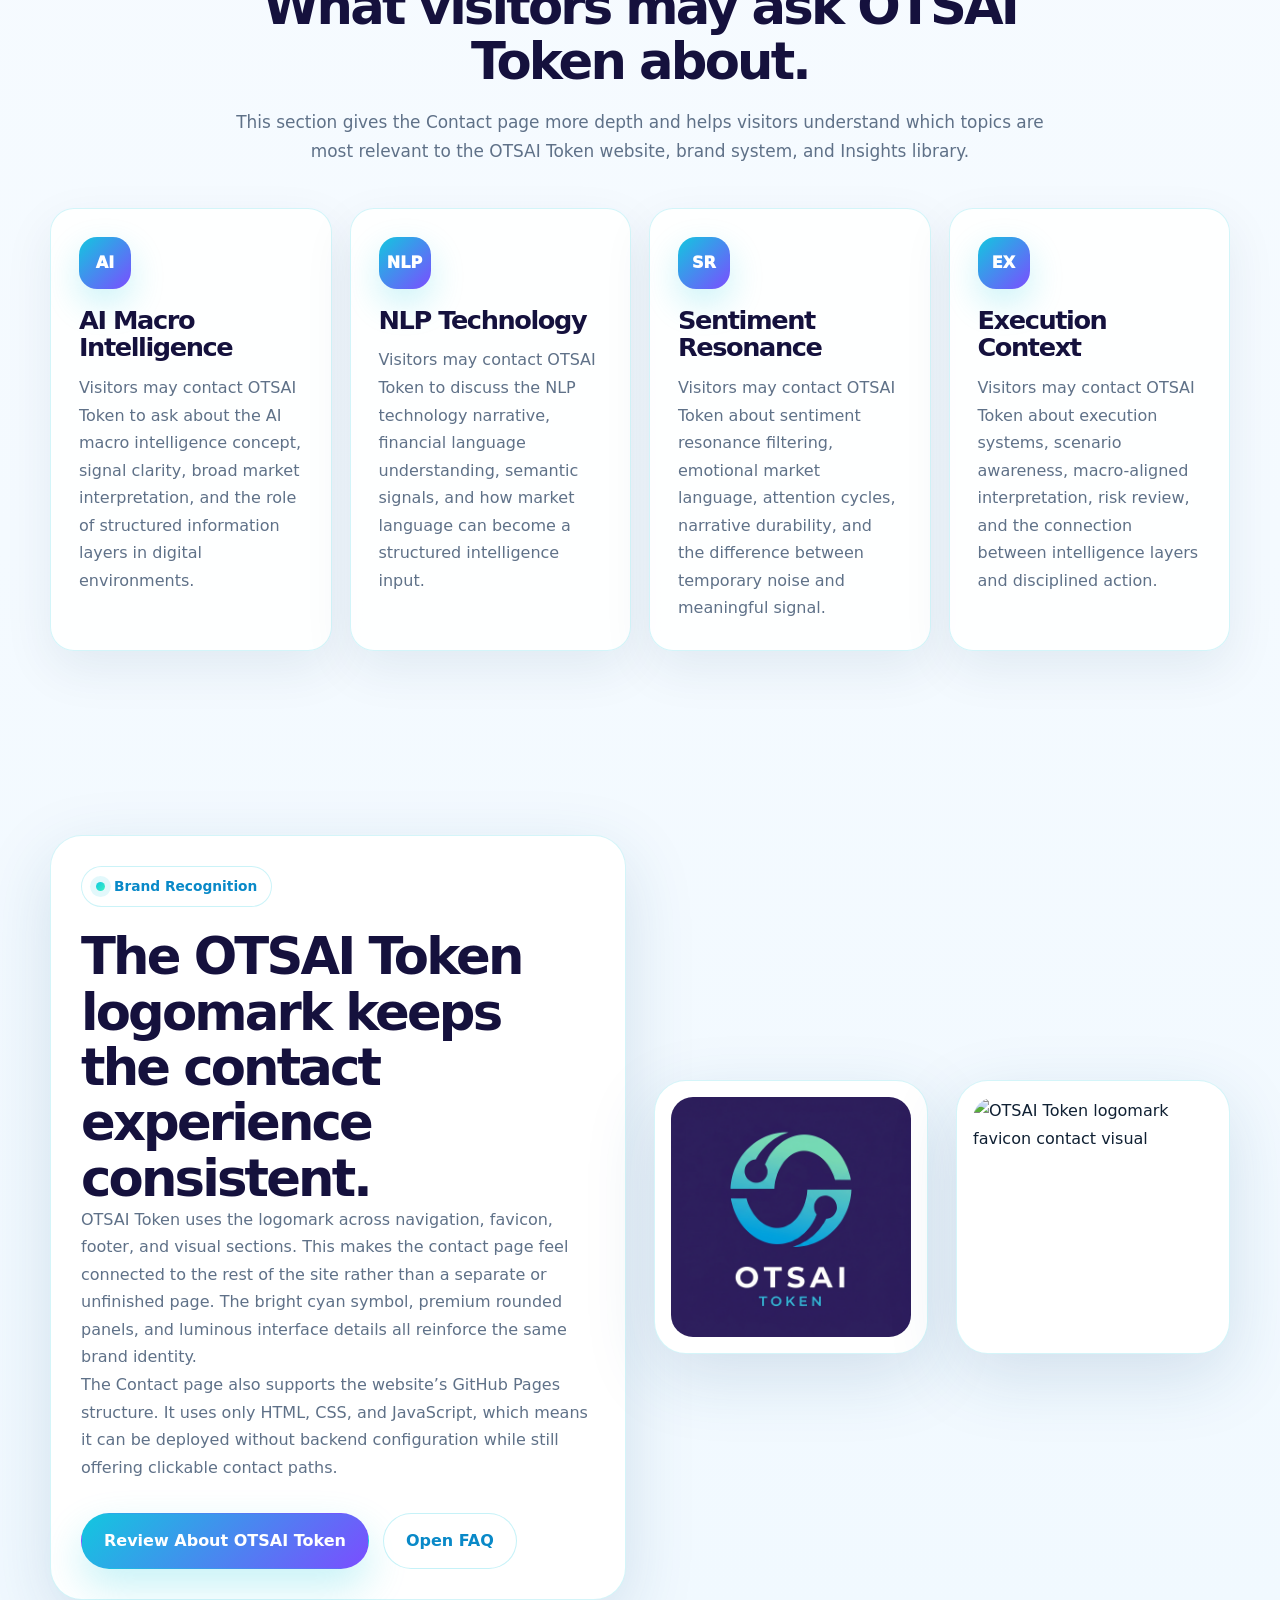
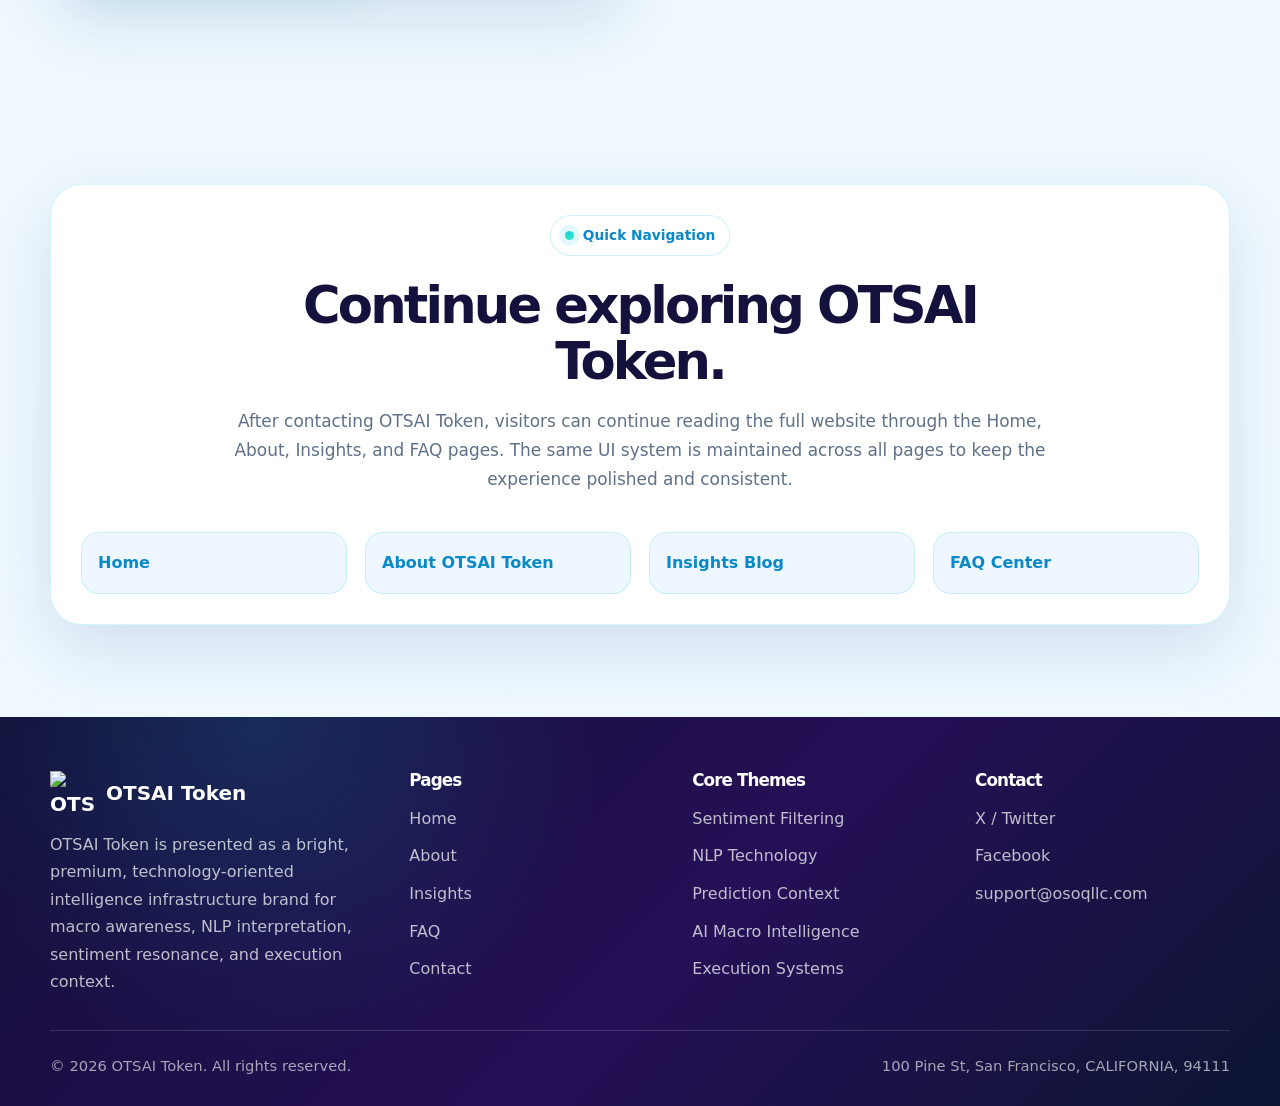
==== commit 46e3200f: "Update contact.html" ====
--- a/contact.html
+++ b/contact.html
@@ -65,7 +65,7 @@
         </div>
 
         <div class="eyebrow">Contact OTSAI Token</div>
-        <h1>Connect with OTSAI Token through official social, email, and location channels.</h1>
+        <h2>Connect with OTSAI Token through official social, email, and location channels.</h2>
         <p class="lead">
           The OTSAI Token contact page provides a clear and accessible communication path for
           visitors, researchers, readers, and partners who want to learn more about the OTSAI Token
